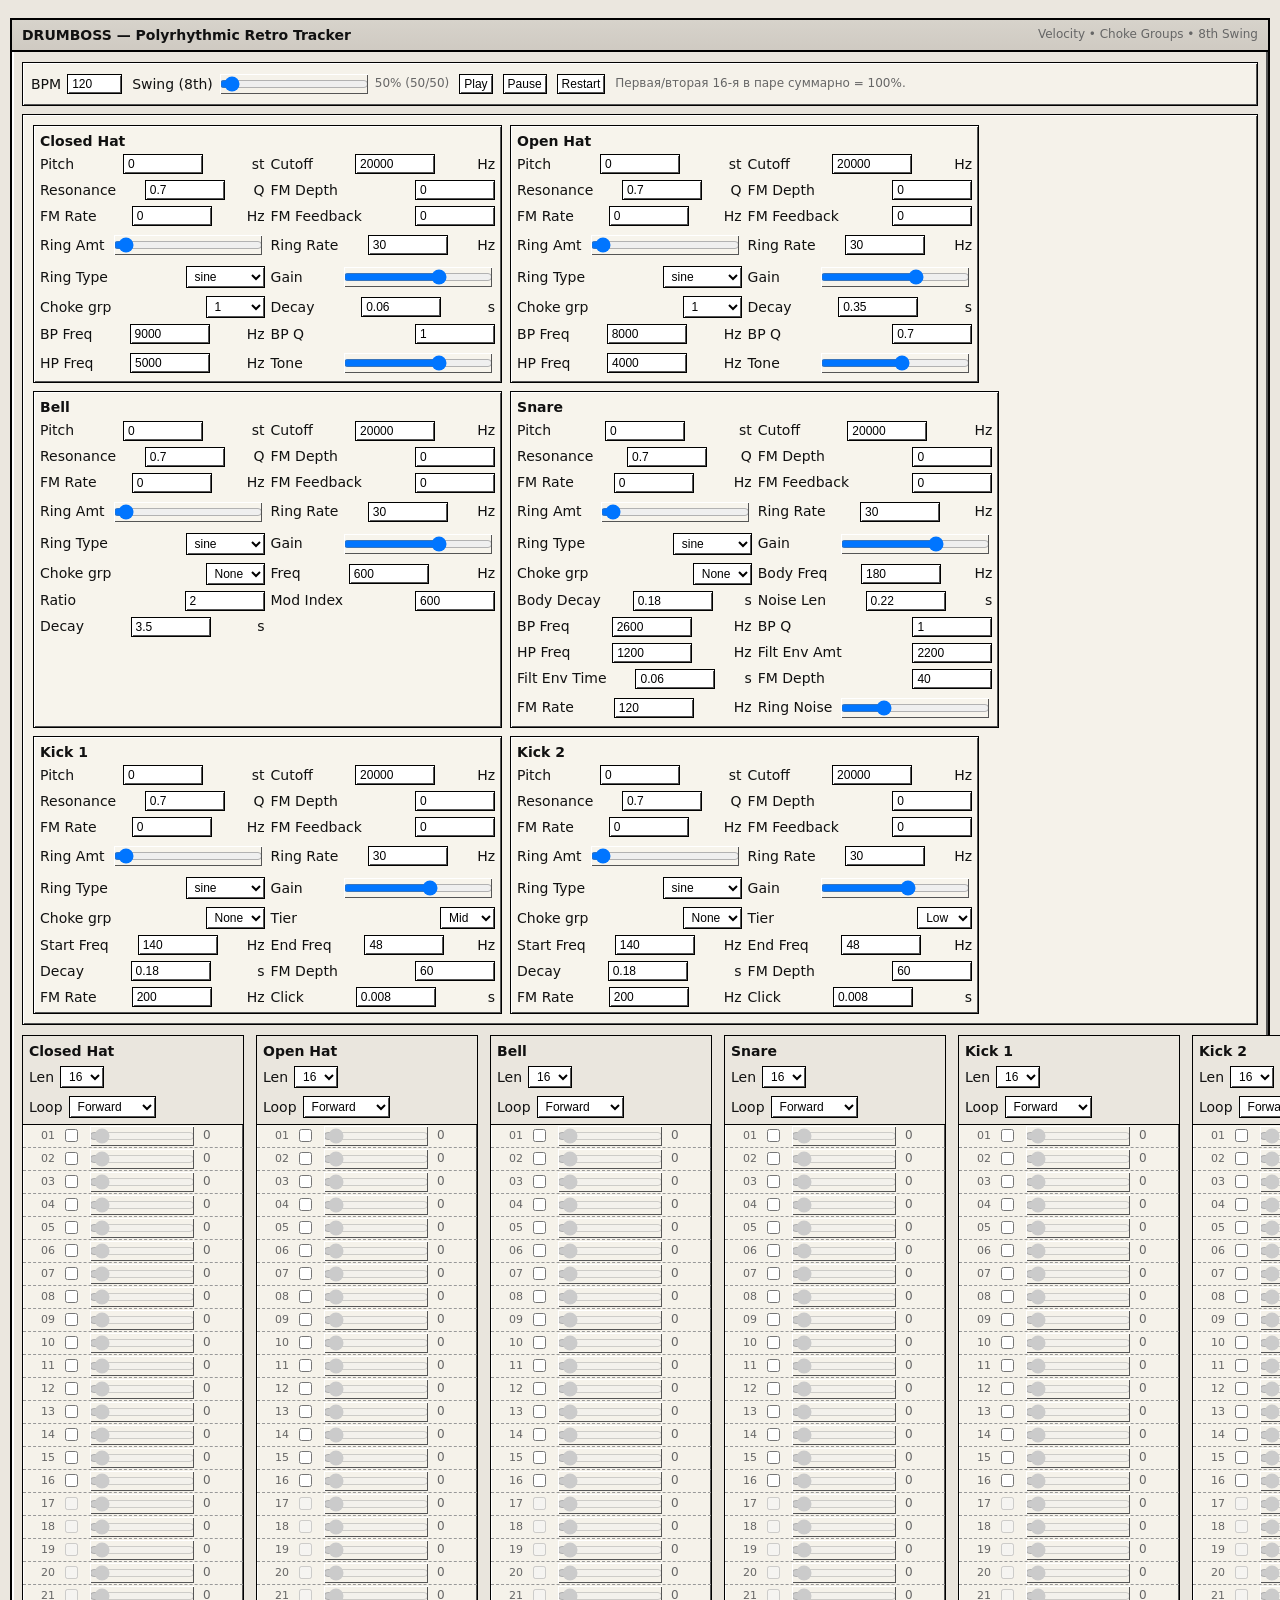
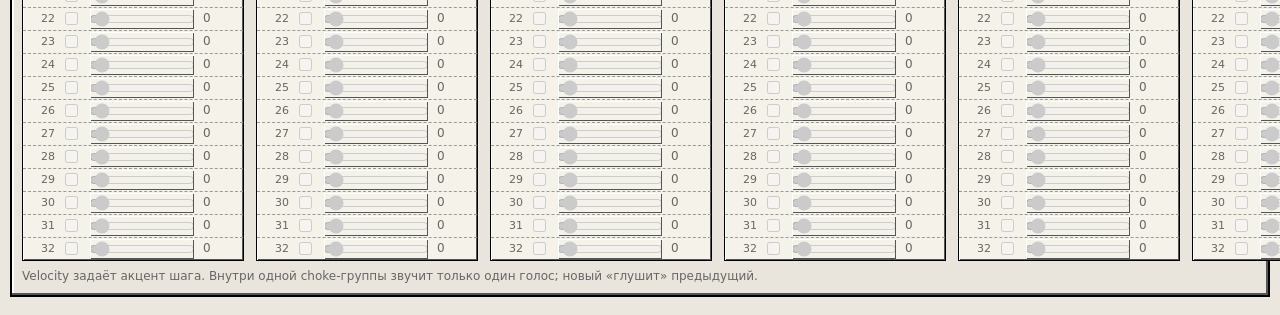
==== drumboss.html @ 7264ff8c "feat: Add universal gain control for all instruments This commit adds a 'Gain' parameter and a corre" ====
<!doctype html>
<html lang="ru">
<head>
<meta charset="utf-8" />
<meta name="viewport" content="width=device-width, initial-scale=1" />
<title>DRUMBOSS — Velocity, Choke Groups, 8th Swing</title>
<style>
  :root{
    --bg:#ebe7df; --ink:#111; --dim:#666; --line:#000;
    --panel:#f5f2ea; --win:#e9e5dd; --hilite:#cde; --hilite2:#8ad;
  }
  html,body{margin:0;padding:0;background:var(--bg);color:var(--ink);
    font:14px/1.3 system-ui,sans-serif;}
  .desktop{padding:10px;}
  .window{background:var(--win);border:2px solid #000;
    box-shadow:inset -2px -2px 0 #555, inset 2px 2px 0 #fff; margin:8px 0;}
  .titlebar{background:linear-gradient(#d7d3cb,#cfcac2);border-bottom:2px solid #000;
    padding:6px 10px;display:flex;align-items:center;gap:8px;justify-content:space-between;}
  .title{font-weight:bold;}
  .content{padding:10px;}
  .toolbar,.top-controls{
    display:flex;flex-wrap:wrap;gap:10px;align-items:center;
    background:var(--panel);padding:8px;border:1px solid #000;
    box-shadow:inset 1px 1px 0 #fff,inset -1px -1px 0 #555;
  }
  label{display:inline-flex;align-items:center;gap:6px;}
  input[type="number"], select, button, input[type="range"]{
    border:1px solid #000;background:#fff;color:#000;padding:2px 4px;
    box-shadow:inset 1px 1px 0 #fff, inset -1px -1px 0 #555;font-size:12px;}
  button{cursor:pointer;}
  .grid-wrap{display:flex;gap:12px;margin-top:10px;}
  .track{min-width:220px;background:var(--panel);border:1px solid #000;
    box-shadow:inset 1px 1px 0 #fff, inset -1px -1px 0 #555;}
  .track-head{padding:6px;border-bottom:1px solid #000;background:#eae6de;
    display:flex;flex-direction:column;gap:6px;}
  .track-name{font-weight:bold;}
  .row{display:grid;grid-template-columns:28px 20px 1fr 36px;align-items:center;
    border-bottom:1px dashed #999;padding:2px 4px;gap:6px;}
  .row:last-child{border-bottom:none;}
  .row .idx{font-size:11px;color:var(--dim);text-align:right;}
  .cell{height:18px;display:flex;align-items:center;}
  .vel{width:100%; height:16px;}
  .row.playing{background:var(--hilite);}
  .small{font-size:12px;color:var(--dim);}
  .footer{margin-top:8px;font-size:12px;color:var(--dim);}
  .top-controls{margin:8px 0;}
  .strip{display:flex;gap:8px;flex-wrap:wrap;padding:2px;}
  .card{
    min-width:420px;background:#f7f4ec;border:1px solid #000;
    box-shadow:inset 1px 1px 0 #fff, inset -1px -1px 0 #555; padding:6px;
  }
  .card .name{font-weight:bold;margin-bottom:4px;}
  .grid2{display:grid;grid-template-columns:1fr 1fr;gap:6px;}
  .grid2 label{justify-content:space-between;}
  input[type="range"].wide{width:140px;}
</style>
</head>
<body>
<div class="desktop">
  <div class="window">
    <div class="titlebar">
      <div class="title">DRUMBOSS — Polyrhythmic Retro Tracker</div>
      <div class="small">Velocity • Choke Groups • 8th Swing</div>
    </div>
    <div class="content">
      <!-- Global transport and swing -->
      <div class="toolbar">
        <label>BPM <input id="bpm" type="number" min="40" max="300" value="120"></label>
        <label style="gap:4px;">Swing (8th)
          <input id="swing8" type="range" min="50" max="75" step="0.1" value="50" class="wide">
          <span id="swingVal" class="small">50% (50/50)</span>
        </label>
        <button id="play">Play</button>
        <button id="pause">Pause</button>
        <button id="restart">Restart</button>
        <span class="small">Первая/вторая 16‑я в паре суммарно = 100%.</span>
      </div>

      <!-- Per-track quick controls on top -->
      <div class="top-controls">
        <div id="topStrip" class="strip"></div>
      </div>

      <!-- Pattern grid -->
      <div id="grid" class="grid-wrap"></div>

      <div class="footer">Velocity задаёт акцент шага. Внутри одной choke‑группы звучит только один голос; новый «глушит» предыдущий.</div>
    </div>
  </div>
</div>

<script>
(() => {
  // Audio context and scheduler
  let audioCtx = null;
  let isPlaying = false;
  let lookahead = 0.1;      // seconds
  let tickInterval = 25;    // ms
  let timerID = null;

  // Swing (8th share: 50–75%)
  let swingPerc = 50;

  const chokeWindow = 0.02; // сек, окно «одновременности» для конфликтов в группе
  const activeByGroup = new Map(); // group -> [voices]

  // 16th duration
  const getStepDur = () => 60 / parseFloat(bpmInput.value) / 4;

  // Utility: white noise buffer
  function createNoiseBuffer(ctx, lengthSec=2){
    const length = Math.floor(ctx.sampleRate * lengthSec);
    const buffer = ctx.createBuffer(1, length, ctx.sampleRate);
    const data = buffer.getChannelData(0);
    for (let i=0;i<length;i++) data[i] = Math.random()*2-1;
    return buffer;
  }

  // Tracks definition
  const defaultTracks = [
    { name:'Closed Hat', type:'hatC', chokeGroup:1 },
    { name:'Open Hat',   type:'hatO', chokeGroup:1 },
    { name:'Bell',       type:'bell', chokeGroup:0 },
    { name:'Snare',      type:'snare',chokeGroup:0 },
    { name:'Kick 1',     type:'kick', chokeGroup:0, kickTier:'Mid' },
    { name:'Kick 2',     type:'kick', chokeGroup:0, kickTier:'Low' },
  ];

  // App state per track
  const tracks = defaultTracks.map((t,i)=>({
    id:i,
    name:t.name,
    type:t.type,
    enabled:true,
    patternLen:16,
    loopMode:'forward',
    direction:1,
    stepIndex:0,
    nextTime:0,
    swingFirst:true, // первая 16‑я в паре
    // Pattern: velocity per step (0..1). 0 = off
    pattern:Array(32).fill(0),
    // Instrument params + channel params + choke group
    params: instrumentDefaults(t)
  }));

  // Lazy noise buffer
  let noiseBuffer = null;

  function instrumentDefaults(t){
    const generic = {
      // top controls
      pitchSemis: 0,
      cutoff: 20000, resonance: 0.7,
      fmDepthG: 0, fmRateG: 0, fmFeedback: 0,
      rmAmt: 0, rmRate: 30, rmType: 'sine',
      gain: 1.0,
      chokeGroup: t.chokeGroup ?? 0
    };
    switch(t.type){
      case 'hatC': return Object.assign(generic, { decay:0.06, bpFreq:9000, bpQ:1.0, hpFreq:5000, tone:0.7 });
      case 'hatO': return Object.assign(generic, { decay:0.35, bpFreq:8000, bpQ:0.7, hpFreq:4000, tone:0.6 });
      case 'bell': return Object.assign(generic, { freq:600, ratio:2, modIndex:600, decay:3.5, maxLen:6.0 });
      case 'snare':return Object.assign(generic, { bodyFreq:180, bodyDecay:0.18, noiseLen:0.22,
                            bpFreq:2600, bpQ:1.0, hpFreq:1200,
                            filtEnvAmt:2200, filtEnvTime:0.06,
                            fmDepth:40, fmRate:120,
                            ringNoiseAmt:0.25 });
      case 'kick':
        return Object.assign(generic, { tier:(t.kickTier||'Mid'), startFreq:140, endFreq:48, decay:0.18,
                 fmDepth:60, fmRate:200, click:0.008, gain:0.9 });
      default: return generic;
    }
  }

  // Build UI refs
  const grid = document.getElementById('grid');
  const topStrip = document.getElementById('topStrip');
  const bpmInput = document.getElementById('bpm');
  const swingInput = document.getElementById('swing8');
  const swingVal = document.getElementById('swingVal');
  const playBtn = document.getElementById('play');
  const pauseBtn = document.getElementById('pause');
  const restartBtn = document.getElementById('restart');

  function updateSwingLabel(){
    const s = parseFloat(swingInput.value);
    swingPerc = s;
    const first = Math.round(s);
    const second = 100 - first;
    swingVal.textContent = `${first}% (${first}/${second})`;
  }
  swingInput.addEventListener('input', updateSwingLabel);
  updateSwingLabel();

  // Build top per-track quick controls (+ choke group)
  function buildTopCard(track){
    const card = document.createElement('div');
    card.className = 'card';
    const name = document.createElement('div'); name.className='name'; name.textContent = track.name;
    card.appendChild(name);
    const grid2 = document.createElement('div'); grid2.className = 'grid2';

    const addNum = (label, key, min, max, step, unit, conv=val=>val) => {
      const wrap = document.createElement('label'); wrap.textContent = label;
      const input = document.createElement('input'); input.type='number';
      input.min=min; input.max=max; input.step=step; input.value=track.params[key];
      input.style.width='70px';
      input.addEventListener('input', ()=> track.params[key]=conv(parseFloat(input.value)));
      wrap.appendChild(input);
      if (unit){ const u = document.createElement('span'); u.textContent = unit; wrap.appendChild(u); }
      grid2.appendChild(wrap);
      return input;
    };
    const addRange = (label, key, min, max, step, wide=false) => {
      const wrap = document.createElement('label'); wrap.textContent=label;
      const rng=document.createElement('input'); rng.type='range';
      rng.min=min; rng.max=max; rng.step=step; rng.value=track.params[key];
      if (wide) rng.classList.add('wide');
      rng.addEventListener('input', ()=> track.params[key]=parseFloat(rng.value));
      wrap.appendChild(rng); grid2.appendChild(wrap); return rng;
    };

    addNum('Pitch','pitchSemis',-24,24,1,'st');
    addNum('Cutoff','cutoff',200,20000,10,'Hz');
    addNum('Resonance','resonance',0.1,12,0.1,'Q');
    addNum('FM Depth','fmDepthG',0,800,1,'');
    addNum('FM Rate','fmRateG',0,2000,1,'Hz');
    addNum('FM Feedback','fmFeedback',0,800,1,'');
    addRange('Ring Amt','rmAmt',0,1,0.01,true);
    addNum('Ring Rate','rmRate',0.1,2000,0.1,'Hz');

    const ringTypeWrap = document.createElement('label');
    ringTypeWrap.textContent = 'Ring Type';
    const selRing = document.createElement('select');
    ['sine', 'square', 'sawtooth', 'triangle'].forEach(type => {
        const opt = document.createElement('option');
        opt.value = type;
        opt.textContent = type;
        selRing.appendChild(opt);
    });
    selRing.value = track.params.rmType || 'sine';
    selRing.addEventListener('change', () => track.params.rmType = selRing.value);
    ringTypeWrap.appendChild(selRing);
    grid2.appendChild(ringTypeWrap);

    addRange('Gain', 'gain', 0, 1.5, 0.01, true);

    // Choke group 0..5
    const chokeWrap = document.createElement('label'); chokeWrap.textContent='Choke grp';
    const sel = document.createElement('select');
    [['0','None'],['1','1'],['2','2'],['3','3'],['4','4'],['5','5']].forEach(([v,t])=>{
      const opt=document.createElement('option'); opt.value=v; opt.textContent=t; sel.appendChild(opt);
    });
    sel.value = String(track.params.chokeGroup||0);
    sel.addEventListener('change', ()=> track.params.chokeGroup = parseInt(sel.value,10));
    chokeWrap.appendChild(sel); grid2.appendChild(chokeWrap);

    // Instrument specific controls
    const type = track.type;
    if (type === 'hatC' || type === 'hatO') {
        addNum('Decay', 'decay', 0.01, 2.0, 0.01, 's');
        addNum('BP Freq', 'bpFreq', 1000, 15000, 100, 'Hz');
        addNum('BP Q', 'bpQ', 0.1, 10, 0.1, '');
        addNum('HP Freq', 'hpFreq', 1000, 15000, 100, 'Hz');
        addRange('Tone', 'tone', 0.1, 1.0, 0.01, true);
    } else if (type === 'bell') {
        addNum('Freq', 'freq', 100, 2000, 10, 'Hz');
        addNum('Ratio', 'ratio', 0.1, 5, 0.1, '');
        addNum('Mod Index', 'modIndex', 10, 2000, 10, '');
        addNum('Decay', 'decay', 0.1, 6.0, 0.1, 's');
    } else if (type === 'snare') {
        addNum('Body Freq', 'bodyFreq', 50, 500, 5, 'Hz');
        addNum('Body Decay', 'bodyDecay', 0.01, 1.0, 0.01, 's');
        addNum('Noise Len', 'noiseLen', 0.01, 1.0, 0.01, 's');
        addNum('BP Freq', 'bpFreq', 500, 8000, 100, 'Hz');
        addNum('BP Q', 'bpQ', 0.1, 10, 0.1, '');
        addNum('HP Freq', 'hpFreq', 500, 8000, 100, 'Hz');
        addNum('Filt Env Amt', 'filtEnvAmt', 0, 5000, 100, '');
        addNum('Filt Env Time', 'filtEnvTime', 0.01, 0.5, 0.01, 's');
        addNum('FM Depth', 'fmDepth', 0, 200, 5, '');
        addNum('FM Rate', 'fmRate', 0, 500, 5, 'Hz');
        addRange('Ring Noise', 'ringNoiseAmt', 0, 1, 0.01, true);
    } else if (type === 'kick') {
        const tierWrap = document.createElement('label');
        tierWrap.textContent = 'Tier';
        const tierSel = document.createElement('select');
        ['Low', 'Mid', 'High'].forEach(t => {
            const opt = document.createElement('option');
            opt.value = t;
            opt.textContent = t;
            tierSel.appendChild(opt);
        });
        tierSel.value = track.params.tier || 'Mid';
        tierSel.addEventListener('change', () => track.params.tier = tierSel.value);
        tierWrap.appendChild(tierSel);
        grid2.appendChild(tierWrap);

        addNum('Start Freq', 'startFreq', 20, 500, 10, 'Hz');
        addNum('End Freq', 'endFreq', 20, 200, 5, 'Hz');
        addNum('Decay', 'decay', 0.01, 1.0, 0.01, 's');
        addNum('FM Depth', 'fmDepth', 0, 200, 5, '');
        addNum('FM Rate', 'fmRate', 0, 500, 5, 'Hz');
        addNum('Click', 'click', 0, 0.1, 0.001, 's');
    }

    card.appendChild(grid2);
    return card;
  }

  tracks.forEach(t => topStrip.appendChild(buildTopCard(t)));

  // Build per-track pattern UI (velocity per step)
  function buildTrackUI(track){
    const el = document.createElement('div');
    el.className = 'track'; el.dataset.track = track.id;

    const head = document.createElement('div'); head.className = 'track-head';
    const title = document.createElement('div'); title.className = 'track-name'; title.textContent = track.name;
    head.appendChild(title);

    const ctlRow = document.createElement('div');
    ctlRow.style.display='flex'; ctlRow.style.gap='8px'; ctlRow.style.flexWrap='wrap';

    const lenLabel = document.createElement('label'); lenLabel.textContent = 'Len';
    const lenSel = document.createElement('select');
    for (let i=1;i<=32;i++){
      const opt = document.createElement('option'); opt.value=String(i); opt.textContent=String(i);
      if (i===track.patternLen) opt.selected=true; lenSel.appendChild(opt);
    }
    lenSel.addEventListener('change', () => {
      track.patternLen = parseInt(lenSel.value,10);
      if (track.stepIndex >= track.patternLen) track.stepIndex = 0;
      renderHighlight();
      updateDisabled();
    });
    lenLabel.appendChild(lenSel); ctlRow.appendChild(lenLabel);

    const loopLabel = document.createElement('label'); loopLabel.textContent = 'Loop';
    const loopSel = document.createElement('select');
    ['forward','pingpong'].forEach(m=>{ const opt=document.createElement('option');
      opt.value=m; opt.textContent=(m==='forward'?'Forward':'Ping‑Pong'); loopSel.appendChild(opt); });
    loopSel.value = track.loopMode;
    loopSel.addEventListener('change', ()=> track.loopMode = loopSel.value);
    loopLabel.appendChild(loopSel); ctlRow.appendChild(loopLabel);

    head.appendChild(ctlRow);
    el.appendChild(head);

    for (let r=0;r<32;r++){
      const row = document.createElement('div'); row.className='row'; row.dataset.row=r;
      const idx = document.createElement('div'); idx.className='idx'; idx.textContent=(r+1).toString().padStart(2,'0');
      const cellOn = document.createElement('div'); cellOn.className='cell';
      const cb = document.createElement('input'); cb.type='checkbox'; cb.checked = (track.pattern[r] > 0);
      cellOn.appendChild(cb);

      const velCell = document.createElement('div'); velCell.className='cell';
      const rng = document.createElement('input'); rng.type='range'; rng.min='0'; rng.max='1'; rng.step='0.01';
      rng.value = track.pattern[r] || 0;
      rng.className='vel';
      if (!cb.checked) rng.disabled = true;
      velCell.appendChild(rng);

      const velNum = document.createElement('div'); velNum.className='cell small';
      const lbl = document.createElement('span');
      lbl.textContent = Math.round((track.pattern[r]||0)*100).toString();
      velNum.appendChild(lbl);

      cb.addEventListener('change', ()=>{
        if (cb.checked){
          if (track.pattern[r] <= 0) { track.pattern[r] = 0.8; rng.value = 0.8; lbl.textContent='80'; }
          rng.disabled = false;
        } else {
          track.pattern[r] = 0; rng.value = 0; rng.disabled = true; lbl.textContent='0';
        }
      });
      rng.addEventListener('input', ()=>{
        const v = parseFloat(rng.value);
        track.pattern[r] = v;
        lbl.textContent = Math.round(v*100).toString();
        cb.checked = v > 0;
        if (v === 0) rng.disabled = true;
      });

      row.appendChild(idx); row.appendChild(cellOn); row.appendChild(velCell); row.appendChild(velNum);
      el.appendChild(row);
    }

    function updateDisabled(){
      const rows = el.querySelectorAll('.row');
      rows.forEach((row,idx)=>{
        const cb = row.querySelector('input[type="checkbox"]');
        const rng = row.querySelector('input[type="range"]');
        const dis = (idx>=track.patternLen);
        cb.disabled = dis;
        rng.disabled = dis || !(track.pattern[idx] > 0);
      });
    }
    updateDisabled();

    return el;
  }

  tracks.forEach(t => grid.appendChild(buildTrackUI(t)));

  // Highlight logic
  function renderHighlight(){
    tracks.forEach(track=>{
      const el = grid.querySelector(`.track[data-track="${track.id}"]`);
      if (!el) return;
      const rows = el.querySelectorAll('.row');
      rows.forEach((row,idx)=>{
        if (idx === track.stepIndex && idx < track.patternLen) row.classList.add('playing');
        else row.classList.remove('playing');
        const cb = row.querySelector('input[type="checkbox"]');
        const rng = row.querySelector('input[type="range"]');
        const dis = (idx>=track.patternLen);
        if (cb) cb.disabled = dis;
        if (rng) rng.disabled = dis || !(track.pattern[idx] > 0);
      });
    });
  }

  // Transport
  playBtn.addEventListener('click', async ()=>{
    if (!audioCtx){
      audioCtx = new (window.AudioContext || window.webkitAudioContext)();
      noiseBuffer = createNoiseBuffer(audioCtx, 2.0);
    }
    if (audioCtx.state === 'suspended') await audioCtx.resume();
    if (isPlaying) return;
    const now = audioCtx.currentTime + 0.05;
    tracks.forEach(t=>{
      t.stepIndex = 0; t.direction = 1; t.nextTime = now; t.swingFirst=true;
    });
    isPlaying = true;
    scheduler();
    timerID = setInterval(scheduler, tickInterval);
    rafLoop();
  });

  pauseBtn.addEventListener('click', async ()=>{
    if (!audioCtx) return;
    await audioCtx.suspend();
    isPlaying = false;
    if (timerID) clearInterval(timerID);
    timerID = null;
  });

  restartBtn.addEventListener('click', ()=>{
    if (!audioCtx) return;
    const now = audioCtx.currentTime + 0.05;
    tracks.forEach(t=>{
      t.stepIndex = 0; t.direction = 1; t.nextTime = now; t.swingFirst=true;
    });
    renderHighlight();
  });

  // Scheduler with look-ahead + 8th swing + choke resolution
  function scheduler(){
    if (!audioCtx) return;
    const baseStep = getStepDur();
    const now = audioCtx.currentTime;
    const horizon = now + lookahead;

    // Collect events first
    const events = []; // {when, track, vel, group}
    tracks.forEach(track=>{
      while (track.nextTime <= horizon){
        const idx = track.stepIndex;
        if (idx < track.patternLen){
          const vel = Math.max(0, Math.min(1, track.pattern[idx]||0));
          if (vel > 0){
            events.push({ when: track.nextTime, track, vel, group: track.params.chokeGroup||0 });
          }
        }
        advanceStep(track);
        // 8th swing: pair of 16ths sums to 2*baseStep
        let inc = baseStep;
        if (swingPerc !== 50){
          if (track.swingFirst){
            inc = baseStep * (swingPerc/50); // first of pair
          } else {
            inc = baseStep * ((100 - swingPerc)/50); // second of pair
          }
          track.swingFirst = !track.swingFirst;
        }
        track.nextTime += inc;
      }
    });

    if (events.length === 0) return;

    // Sort by time, then by velocity desc (so при конфликте первым идёт сильнейший)
    events.sort((a,b)=> (a.when===b.when ? (b.vel - a.vel) : (a.when - b.when)));

    // Choke conflict resolution within time window
    const accepted = [];
    const lastByGroup = new Map(); // group -> {when, vel, idxInAccepted}
    events.forEach(e=>{
      const g = e.group|0;
      if (g===0){
        accepted.push(e);
        return;
      }
      const last = lastByGroup.get(g);
      if (!last || Math.abs(e.when - last.when) >= chokeWindow){
        accepted.push(e);
        lastByGroup.set(g, {when:e.when, vel:e.vel, idxInAccepted:accepted.length-1});
      } else {
        // Conflict: keep the higher-velocity one
        if (e.vel > last.vel + 1e-6){
          // Replace previous accepted event
          accepted[last.idxInAccepted] = e;
          lastByGroup.set(g, {when:e.when, vel:e.vel, idxInAccepted:last.idxInAccepted});
        } // else drop current
      }
    });

    // Schedule accepted events with real-time choke of active tails
    accepted.forEach(e=>{
      if (e.group>0) chokeActive(e.group, e.when);
      const voice = trigger(e.track, e.when, e.vel);
      if (e.group>0 && voice){
        voice.group = e.group;
        let arr = activeByGroup.get(e.group) || [];
        arr.push(voice);
        activeByGroup.set(e.group, arr);
      }
    });
  }

  function advanceStep(track){
    if (track.loopMode === 'forward'){
      track.stepIndex = (track.stepIndex + 1) % track.patternLen;
      if (swingPerc === 50) track.swingFirst = !track.swingFirst;
    } else {
      let next = track.stepIndex + track.direction;
      if (next >= track.patternLen){ track.direction = -1; next = track.patternLen-2; }
      if (next < 0){ track.direction = 1; next = 1; }
      track.stepIndex = Math.max(0, Math.min(track.patternLen-1, next));
      if (swingPerc === 50) track.swingFirst = !track.swingFirst;
    }
  }

  function rafLoop(){
    if (!isPlaying && (!audioCtx || audioCtx.state!=='running')) return;
    renderHighlight();
    requestAnimationFrame(rafLoop);
  }

  // Stop all active voices in group
  function chokeActive(group, when){
    const arr = activeByGroup.get(group) || [];
    const still = [];
    arr.forEach(v=>{
      if (v.stopAt > when){
        v.stop(when);
        // не возвращаем в still — голос завершён
      }
    });
    activeByGroup.set(group, still);
  }

  // Create a voice gate and stopper
  function createVoiceGate(when, stopAt){
    const gate = audioCtx.createGain();
    gate.gain.setValueAtTime(1, when);
    const voice = {
      gate, stopAt,
      stop: (t)=> {
        const tt = Math.max(t, audioCtx.currentTime);
        try{
          gate.gain.cancelScheduledValues(tt);
          gate.gain.setValueAtTime(gate.gain.value, tt);
          gate.gain.exponentialRampToValueAtTime(0.0001, tt + 0.015);
        }catch(e){}
      }
    };
    return voice;
  }

  // Trigger router: returns voice object (with gate + stopAt) for choke
  function trigger(track, when, velocity=1){
    switch(track.type){
      case 'hatC': return playHat(track, when, false, velocity);
      case 'hatO': return playHat(track, when, true,  velocity);
      case 'bell': return playBell(track, when, velocity);
      case 'snare':return playSnare(track, when, velocity);
      case 'kick': return playKick(track, when, velocity);
    }
  }

  // Channel FX: post lowpass + optional ring mod to out gain
  function channelFX(track, when, stopAt){
    const p = track.params;
    const lpf = audioCtx.createBiquadFilter();
    lpf.type='lowpass';
    lpf.frequency.setValueAtTime(Math.max(50, p.cutoff||20000), when);
    lpf.Q.setValueAtTime(Math.max(0.1, p.resonance||0.7), when);

    const out = audioCtx.createGain();
    out.gain.setValueAtTime(1, when);

    // Ring modulation on final gain
    const amt = Math.max(0, Math.min(1, p.rmAmt||0));
    if (amt > 0){
      const ring = audioCtx.createOscillator(); ring.type = p.rmType || 'sine';
      ring.frequency.setValueAtTime(Math.max(0.1, p.rmRate||30), when);
      const modGain = audioCtx.createGain(); modGain.gain.setValueAtTime(amt, when);
      const bias = audioCtx.createConstantSource(); bias.offset.setValueAtTime(1 - amt, when);
      ring.connect(modGain).connect(out.gain);
      bias.connect(out.gain);
      ring.start(when); bias.start(when);
      ring.stop(stopAt); bias.stop(stopAt);
    }

    lpf.connect(out).connect(audioCtx.destination);
    return { in:lpf, out };
  }

  function pitchMul(track){
    const semis = track.params.pitchSemis||0;
    return Math.pow(2, semis/12);
  }

  function effectiveFM(track, fallbackDepth=0, fallbackRate=0){
    const p = track.params;
    const depth = (p.fmDepthG && p.fmDepthG>0) ? p.fmDepthG : (p.fmDepth || fallbackDepth);
    const rate  = (p.fmRateG  && p.fmRateG>0)  ? p.fmRateG  : (p.fmRate  || fallbackRate);
    const feedback = p.fmFeedback || 0;
    return {depth, rate, feedback};
  }

  function playHat(track, when, isOpen, vel){
    const p = track.params;
    const bus = audioCtx.createGain();

    const src = audioCtx.createBufferSource();
    src.buffer = noiseBuffer;

    const bp = audioCtx.createBiquadFilter(); bp.type='bandpass'; bp.frequency.value=p.bpFreq; bp.Q.value=p.bpQ;
    const hp = audioCtx.createBiquadFilter(); hp.type='highpass'; hp.frequency.value=p.hpFreq; hp.Q.value=0.707;

    const amp = audioCtx.createGain();
    const decay = Math.max(0.01, p.decay);
    amp.gain.setValueAtTime(0.0001, when);
    amp.gain.linearRampToValueAtTime(0.9*p.tone*vel*p.gain, when + 0.001);
    amp.gain.exponentialRampToValueAtTime(0.0001, when + decay);

    src.connect(bp).connect(hp).connect(amp).connect(bus);

    const stopAt = when + decay + 0.1;
    const fx = channelFX(track, when, stopAt);
    const voice = createVoiceGate(when, stopAt);
    bus.connect(voice.gate).connect(fx.in);

    src.start(when); src.stop(stopAt);

    return voice;
  }

  function playBell(track, when, vel){
    const p = track.params;
    const mul = pitchMul(track);
    const dur = Math.min(p.decay, 6.0);
    const bus = audioCtx.createGain();

    const car = audioCtx.createOscillator();
    const mod = audioCtx.createOscillator();
    const modGain = audioCtx.createGain();

    car.type='sine';
    car.frequency.setValueAtTime(p.freq*mul, when);

    const {depth, rate, feedback} = effectiveFM(track, p.modIndex, p.freq * p.ratio);
    mod.type='sine';
    const modFreq = (p.freq*mul) * p.ratio;
    mod.frequency.setValueAtTime(rate>0 ? rate : modFreq, when);
    modGain.gain.setValueAtTime(depth>0 ? depth : p.modIndex, when);
    modGain.gain.exponentialRampToValueAtTime(1.0, when + dur);

    if (feedback>0){
      const fb = audioCtx.createGain(); fb.gain.setValueAtTime(feedback, when);
      mod.connect(fb).connect(mod.frequency);
    }

    const out = audioCtx.createGain();
    out.gain.setValueAtTime(0.0001, when);
    out.gain.linearRampToValueAtTime(0.8*vel*p.gain, when + 0.005);
    out.gain.exponentialRampToValueAtTime(0.0001, when + dur);

    mod.connect(modGain).connect(car.frequency);
    car.connect(out).connect(bus);

    const stopAt = when + dur + 0.05;
    const fx = channelFX(track, when, stopAt);
    const voice = createVoiceGate(when, stopAt);
    bus.connect(voice.gate).connect(fx.in);

    car.start(when); mod.start(when);
    car.stop(stopAt); mod.stop(stopAt);

    return voice;
  }

  function playSnare(track, when, vel){
    const p = track.params;
    const mul = pitchMul(track);
    const bus = audioCtx.createGain();

    const body = audioCtx.createOscillator();
    body.type='triangle';
    body.frequency.setValueAtTime(p.bodyFreq*mul, when);

    const fm = audioCtx.createOscillator();
    const fmGain = audioCtx.createGain();
    const eff = effectiveFM(track, p.fmDepth, p.fmRate);
    fm.type = 'sine';
    fm.frequency.setValueAtTime(Math.max(1, eff.rate), when);
    fmGain.gain.setValueAtTime(Math.max(0, eff.depth), when);
    fm.connect(fmGain).connect(body.frequency);
    if (eff.feedback>0){
      const fb = audioCtx.createGain(); fb.gain.setValueAtTime(eff.feedback, when);
      fm.connect(fb).connect(fm.frequency);
    }

    const ringNoise = audioCtx.createBufferSource(); ringNoise.buffer = noiseBuffer;
    const ringGain = audioCtx.createGain(); ringGain.gain.setValueAtTime(p.ringNoiseAmt*vel, when);
    const bodyAmp = audioCtx.createGain();
    bodyAmp.gain.setValueAtTime(0.0001, when);
    bodyAmp.gain.linearRampToValueAtTime(0.8*vel*p.gain, when + 0.002);
    bodyAmp.gain.exponentialRampToValueAtTime(0.0001, when + p.bodyDecay);
    const bias = audioCtx.createConstantSource(); bias.offset.setValueAtTime(0.7, when);
    bias.connect(bodyAmp.gain);
    ringNoise.connect(ringGain).connect(bodyAmp.gain);

    const ns = audioCtx.createBufferSource(); ns.buffer = noiseBuffer;
    const bp = audioCtx.createBiquadFilter(); bp.type='bandpass'; bp.frequency.setValueAtTime(p.bpFreq, when); bp.Q.value=p.bpQ;
    const hp = audioCtx.createBiquadFilter(); hp.type='highpass'; hp.frequency.setValueAtTime(p.hpFreq, when); hp.Q.value=0.707;
    const nsGain = audioCtx.createGain();
    nsGain.gain.setValueAtTime(0.0001, when);
    nsGain.gain.linearRampToValueAtTime(0.9*vel*p.gain, when + 0.001);
    nsGain.gain.exponentialRampToValueAtTime(0.0001, when + p.noiseLen);
    bp.frequency.cancelScheduledValues(when);
    bp.frequency.setValueAtTime(p.bpFreq, when);
    bp.frequency.linearRampToValueAtTime(p.bpFreq + p.filtEnvAmt, when + p.filtEnvTime);

    body.connect(bodyAmp).connect(bus);
    ns.connect(bp).connect(hp).connect(nsGain).connect(bus);

    const stopAt = when + Math.max(p.bodyDecay, p.noiseLen) + 0.1;
    const fx = channelFX(track, when, stopAt);
    const voice = createVoiceGate(when, stopAt);
    bus.connect(voice.gate).connect(fx.in);

    body.start(when); fm.start(when); bias.start(when); ringNoise.start(when);
    body.stop(stopAt); fm.stop(stopAt); bias.stop(stopAt); ringNoise.stop(stopAt);
    ns.start(when); ns.stop(stopAt);

    return voice;
  }

  function playKick(track, when, vel){
    const p = track.params;
    const mul = pitchMul(track);
    const bus = audioCtx.createGain();

    const osc = audioCtx.createOscillator(); osc.type='sine';
    const amp = audioCtx.createGain();
    const out = audioCtx.createGain(); out.gain.value = p.gain * vel;

    const startF = p.startFreq*mul, endF = p.endFreq*mul, decay = p.decay;
    osc.frequency.setValueAtTime(Math.max(20, startF), when);
    osc.frequency.exponentialRampToValueAtTime(Math.max(20, endF), when + decay);

    const eff = effectiveFM(track, p.fmDepth, p.fmRate);
    const fm = audioCtx.createOscillator(); fm.type='sine';
    fm.frequency.setValueAtTime(Math.max(1, eff.rate), when);
    const fmGain = audioCtx.createGain();
    fmGain.gain.setValueAtTime(Math.max(0, eff.depth), when);
    fmGain.gain.exponentialRampToValueAtTime(1.0, when + 0.08);
    fm.connect(fmGain).connect(osc.frequency);
    if (eff.feedback>0){
      const fb = audioCtx.createGain(); fb.gain.setValueAtTime(eff.feedback, when);
      fm.connect(fb).connect(fm.frequency);
    }

    amp.gain.setValueAtTime(0.0001, when);
    amp.gain.linearRampToValueAtTime(1.0, when + 0.002);
    amp.gain.exponentialRampToValueAtTime(0.0001, when + Math.max(0.08, decay));

    if (p.click > 0){
      const click = audioCtx.createBufferSource(); click.buffer = noiseBuffer;
      const hp = audioCtx.createBiquadFilter(); hp.type='highpass'; hp.frequency.value=3000;
      const cGain = audioCtx.createGain();
      cGain.gain.setValueAtTime(0.5*vel, when);
      cGain.gain.exponentialRampToValueAtTime(0.0001, when + p.click);
      click.connect(hp).connect(cGain).connect(bus);
      click.start(when); click.stop(when + p.click + 0.02);
    }

    osc.connect(amp).connect(out).connect(bus);

    const stopAt = when + Math.max(0.25, decay) + 0.05;
    const fx = channelFX(track, when, stopAt);
    const voice = createVoiceGate(when, stopAt);
    bus.connect(voice.gate).connect(fx.in);

    osc.start(when); fm.start(when);
    osc.stop(stopAt); fm.stop(stopAt);

    return voice;
  }

  // Resume on visibility regain (mobile Safari)
  document.addEventListener('visibilitychange', async ()=>{
    if (audioCtx && document.visibilityState==='visible' && audioCtx.state==='suspended'){
      await audioCtx.resume();
    }
  });

})();
</script>
</body>
</html>
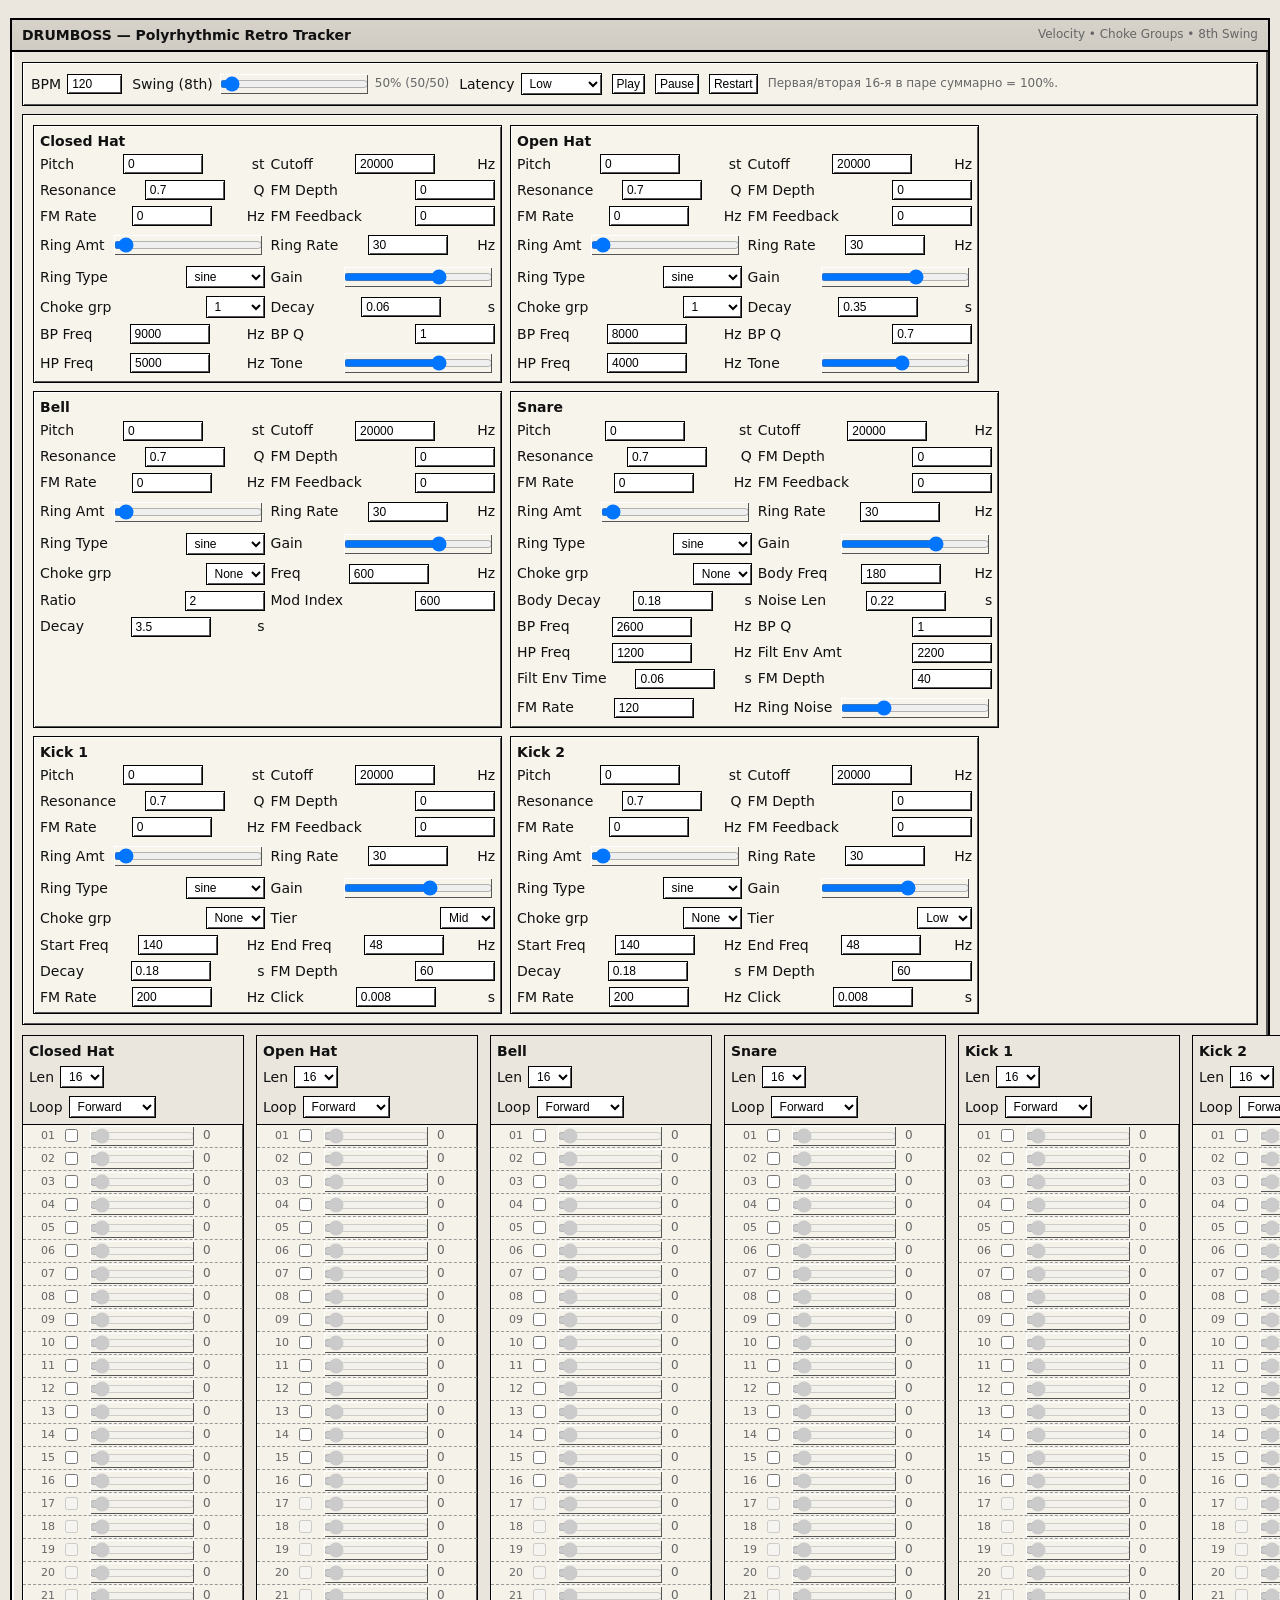
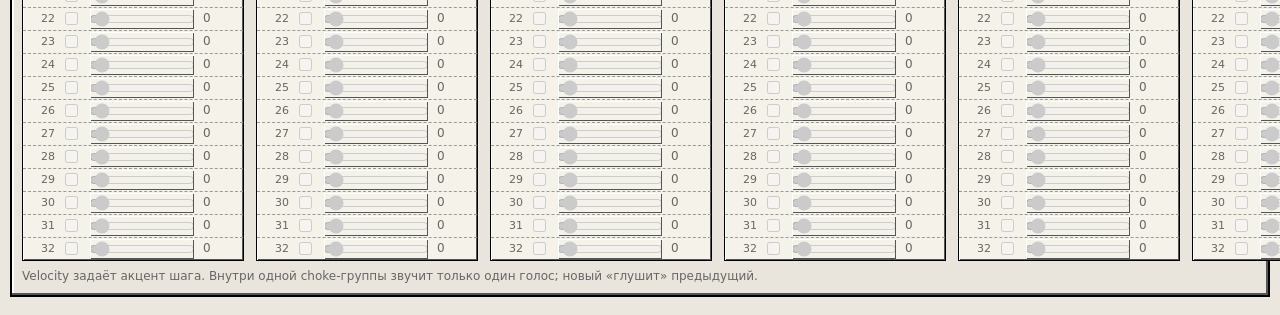
==== commit f38c8408: "feat: Add audio latency selection control This commit introduces a new feature that allows you to se" ====
--- a/drumboss.html
+++ b/drumboss.html
@@ -70,6 +70,13 @@
           <input id="swing8" type="range" min="50" max="75" step="0.1" value="50" class="wide">
           <span id="swingVal" class="small">50% (50/50)</span>
         </label>
+        <label>Latency
+          <select id="latency">
+            <option value="interactive" selected>Low</option>
+            <option value="balanced">Balanced</option>
+            <option value="playback">High</option>
+          </select>
+        </label>
         <button id="play">Play</button>
         <button id="pause">Pause</button>
         <button id="restart">Restart</button>
@@ -97,6 +104,9 @@
   let lookahead = 0.1;      // seconds
   let tickInterval = 25;    // ms
   let timerID = null;
+
+  // Latency setting
+  let latencyHint = 'interactive';
 
   // Swing (8th share: 50–75%)
   let swingPerc = 50;
@@ -182,6 +192,19 @@
   const playBtn = document.getElementById('play');
   const pauseBtn = document.getElementById('pause');
   const restartBtn = document.getElementById('restart');
+  const latencySelect = document.getElementById('latency');
+
+  latencySelect.addEventListener('change', () => {
+    latencyHint = latencySelect.value;
+    if (isPlaying) {
+      pauseBtn.click();
+    }
+    if (audioCtx) {
+      audioCtx.close().then(() => {
+        audioCtx = null;
+      });
+    }
+  });
 
   function updateSwingLabel(){
     const s = parseFloat(swingInput.value);
@@ -424,7 +447,7 @@
   // Transport
   playBtn.addEventListener('click', async ()=>{
     if (!audioCtx){
-      audioCtx = new (window.AudioContext || window.webkitAudioContext)();
+      audioCtx = new (window.AudioContext || window.webkitAudioContext)({ latencyHint });
       noiseBuffer = createNoiseBuffer(audioCtx, 2.0);
     }
     if (audioCtx.state === 'suspended') await audioCtx.resume();
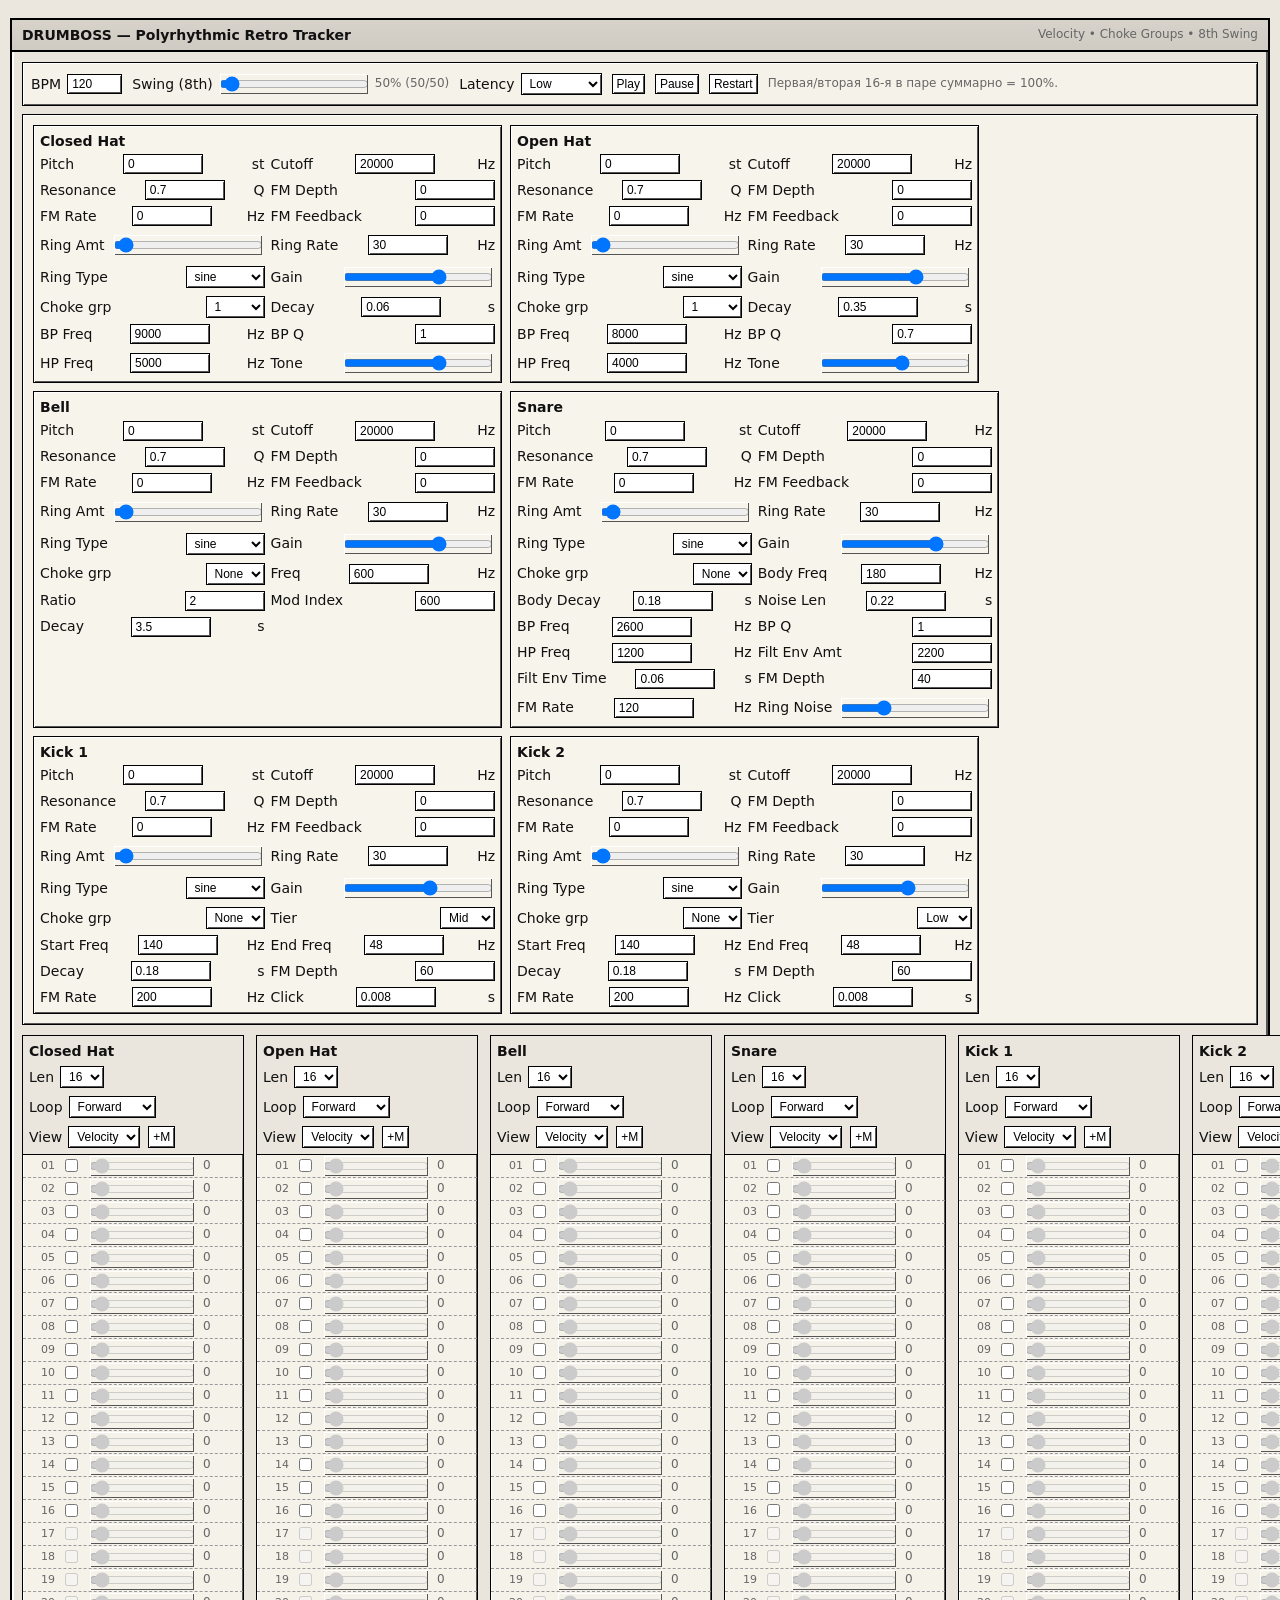
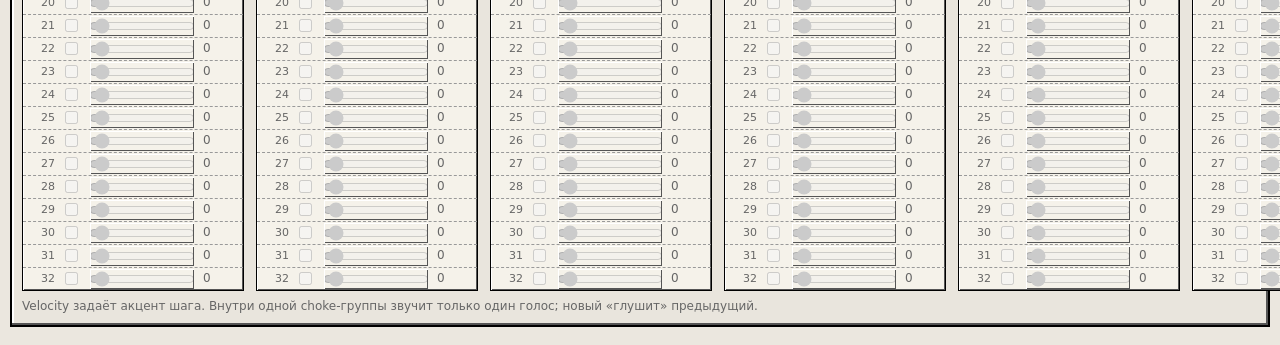
==== commit 93921e0b: "feat: Implement per-step parameter modulation This commit introduces a comprehensive parameter modul" ====
--- a/drumboss.html
+++ b/drumboss.html
@@ -53,6 +53,13 @@
   .grid2{display:grid;grid-template-columns:1fr 1fr;gap:6px;}
   .grid2 label{justify-content:space-between;}
   input[type="range"].wide{width:140px;}
+  .card.selectable-param {
+    outline: 2px dashed var(--hilite2);
+    cursor: pointer;
+  }
+  .card.selectable-param .grid2 label:hover {
+    background: var(--hilite);
+  }
 </style>
 </head>
 <body>
@@ -149,13 +156,53 @@
     nextTime:0,
     swingFirst:true, // первая 16‑я в паре
     // Pattern: velocity per step (0..1). 0 = off
-    pattern:Array(32).fill(0),
+    modulations: {
+      velocity: Array(32).fill(0)
+    },
+    // UI state for modulation
+    isModSelectionMode: false,
+    currentModulationView: 'velocity',
     // Instrument params + channel params + choke group
     params: instrumentDefaults(t)
   }));
 
   // Lazy noise buffer
   let noiseBuffer = null;
+
+  const paramInfo = {
+    pitchSemis: { min: -24, max: 24, default: 0 },
+    cutoff: { min: 200, max: 20000, default: 20000 },
+    resonance: { min: 0.1, max: 12, default: 0.7 },
+    fmDepthG: { min: 0, max: 800, default: 0 },
+    fmRateG: { min: 0, max: 2000, default: 0 },
+    fmFeedback: { min: 0, max: 800, default: 0 },
+    rmAmt: { min: 0, max: 1, default: 0 },
+    rmRate: { min: 0.1, max: 2000, default: 30 },
+    gain: { min: 0, max: 1.5, default: 1.0 },
+    // Hat
+    decay: { min: 0.01, max: 2.0, default: 0.5 },
+    bpFreq: { min: 1000, max: 15000, default: 8000 },
+    bpQ: { min: 0.1, max: 10, default: 1.0 },
+    hpFreq: { min: 1000, max: 15000, default: 5000 },
+    tone: { min: 0.1, max: 1.0, default: 0.7 },
+    // Bell
+    freq: { min: 100, max: 2000, default: 600 },
+    ratio: { min: 0.1, max: 5, default: 2 },
+    modIndex: { min: 10, max: 2000, default: 600 },
+    // Snare
+    bodyFreq: { min: 50, max: 500, default: 180 },
+    bodyDecay: { min: 0.01, max: 1.0, default: 0.18 },
+    noiseLen: { min: 0.01, max: 1.0, default: 0.22 },
+    filtEnvAmt: { min: 0, max: 5000, default: 2200 },
+    filtEnvTime: { min: 0.01, max: 0.5, default: 0.06 },
+    fmDepth: { min: 0, max: 200, default: 40 },
+    fmRate: { min: 0, max: 500, default: 120 },
+    ringNoiseAmt: { min: 0, max: 1, default: 0.25 },
+    // Kick
+    startFreq: { min: 20, max: 500, default: 140 },
+    endFreq: { min: 20, max: 200, default: 48 },
+    click: { min: 0, max: 0.1, default: 0.008 },
+  };
 
   function instrumentDefaults(t){
     const generic = {
@@ -216,6 +263,35 @@
   swingInput.addEventListener('input', updateSwingLabel);
   updateSwingLabel();
 
+  function handleModParamSelect(paramKey) {
+    const modTrack = tracks.find(t => t.isModSelectionMode);
+    if (!modTrack) return;
+
+    // Exit selection mode
+    modTrack.isModSelectionMode = false;
+    const trackUI = grid.querySelector(`.track[data-track="${modTrack.id}"]`);
+    const addModBtn = trackUI.querySelector('button'); // A bit fragile, might need a class
+    addModBtn.style.outline = '';
+    document.querySelectorAll('.card').forEach(c => c.classList.remove('selectable-param'));
+
+    // Add new modulation if it doesn't exist
+    if (!modTrack.modulations[paramKey]) {
+      const info = paramInfo[paramKey];
+      const baseValue = modTrack.params[paramKey] ?? info.default;
+      const defaultValue = (baseValue - info.min) / (info.max - info.min);
+      modTrack.modulations[paramKey] = Array(32).fill(defaultValue);
+
+      // Update the track's UI
+      modTrack.currentModulationView = paramKey;
+      const el = grid.querySelector(`.track[data-track="${modTrack.id}"]`);
+      if (el) {
+        // Re-render the whole track UI to update dropdown and grid
+        const newEl = buildTrackUI(modTrack);
+        el.parentNode.replaceChild(newEl, el);
+      }
+    }
+  }
+
   // Build top per-track quick controls (+ choke group)
   function buildTopCard(track){
     const card = document.createElement('div');
@@ -233,6 +309,7 @@
       wrap.appendChild(input);
       if (unit){ const u = document.createElement('span'); u.textContent = unit; wrap.appendChild(u); }
       grid2.appendChild(wrap);
+      wrap.addEventListener('click', () => handleModParamSelect(key));
       return input;
     };
     const addRange = (label, key, min, max, step, wide=false) => {
@@ -241,7 +318,9 @@
       rng.min=min; rng.max=max; rng.step=step; rng.value=track.params[key];
       if (wide) rng.classList.add('wide');
       rng.addEventListener('input', ()=> track.params[key]=parseFloat(rng.value));
-      wrap.appendChild(rng); grid2.appendChild(wrap); return rng;
+      wrap.appendChild(rng); grid2.appendChild(wrap);
+      wrap.addEventListener('click', () => handleModParamSelect(key));
+      return rng;
     };
 
     addNum('Pitch','pitchSemis',-24,24,1,'st');
@@ -367,47 +446,103 @@
     loopSel.addEventListener('change', ()=> track.loopMode = loopSel.value);
     loopLabel.appendChild(loopSel); ctlRow.appendChild(loopLabel);
 
+    const modLabel = document.createElement('label'); modLabel.textContent = 'View';
+    const modSel = document.createElement('select');
+    for (const modName in track.modulations) {
+      const opt = document.createElement('option');
+      opt.value = modName;
+      opt.textContent = modName.charAt(0).toUpperCase() + modName.slice(1);
+      if (modName === track.currentModulationView) opt.selected = true;
+      modSel.appendChild(opt);
+    }
+    modSel.addEventListener('change', () => {
+      track.currentModulationView = modSel.value;
+      updateTrackGrid(el, track);
+    });
+    modLabel.appendChild(modSel); ctlRow.appendChild(modLabel);
+
+    const addModBtn = document.createElement('button');
+    addModBtn.textContent = '+M';
+    addModBtn.addEventListener('click', () => {
+      track.isModSelectionMode = !track.isModSelectionMode;
+      addModBtn.style.outline = track.isModSelectionMode ? '2px solid var(--hilite2)' : '';
+      document.querySelectorAll('.card').forEach(c => {
+        if (track.isModSelectionMode) {
+          c.classList.add('selectable-param');
+        } else {
+          c.classList.remove('selectable-param');
+        }
+      });
+    });
+    ctlRow.appendChild(addModBtn);
+
     head.appendChild(ctlRow);
     el.appendChild(head);
 
-    for (let r=0;r<32;r++){
-      const row = document.createElement('div'); row.className='row'; row.dataset.row=r;
-      const idx = document.createElement('div'); idx.className='idx'; idx.textContent=(r+1).toString().padStart(2,'0');
-      const cellOn = document.createElement('div'); cellOn.className='cell';
-      const cb = document.createElement('input'); cb.type='checkbox'; cb.checked = (track.pattern[r] > 0);
-      cellOn.appendChild(cb);
-
-      const velCell = document.createElement('div'); velCell.className='cell';
-      const rng = document.createElement('input'); rng.type='range'; rng.min='0'; rng.max='1'; rng.step='0.01';
-      rng.value = track.pattern[r] || 0;
-      rng.className='vel';
-      if (!cb.checked) rng.disabled = true;
-      velCell.appendChild(rng);
-
-      const velNum = document.createElement('div'); velNum.className='cell small';
-      const lbl = document.createElement('span');
-      lbl.textContent = Math.round((track.pattern[r]||0)*100).toString();
-      velNum.appendChild(lbl);
-
-      cb.addEventListener('change', ()=>{
-        if (cb.checked){
-          if (track.pattern[r] <= 0) { track.pattern[r] = 0.8; rng.value = 0.8; lbl.textContent='80'; }
-          rng.disabled = false;
-        } else {
-          track.pattern[r] = 0; rng.value = 0; rng.disabled = true; lbl.textContent='0';
-        }
-      });
-      rng.addEventListener('input', ()=>{
-        const v = parseFloat(rng.value);
-        track.pattern[r] = v;
-        lbl.textContent = Math.round(v*100).toString();
-        cb.checked = v > 0;
-        if (v === 0) rng.disabled = true;
-      });
-
-      row.appendChild(idx); row.appendChild(cellOn); row.appendChild(velCell); row.appendChild(velNum);
-      el.appendChild(row);
-    }
+    const gridContent = document.createElement('div');
+    el.appendChild(gridContent);
+
+    function updateTrackGrid() {
+      gridContent.innerHTML = ''; // Clear previous grid
+      const currentMod = track.currentModulationView;
+      const modData = track.modulations[currentMod];
+
+      for (let r=0;r<32;r++){
+        const row = document.createElement('div'); row.className='row'; row.dataset.row=r;
+        const idx = document.createElement('div'); idx.className='idx'; idx.textContent=(r+1).toString().padStart(2,'0');
+        const cellOn = document.createElement('div'); cellOn.className='cell';
+        const cb = document.createElement('input'); cb.type='checkbox';
+        cb.checked = (track.modulations.velocity[r] > 0);
+        cellOn.appendChild(cb);
+
+        const velCell = document.createElement('div'); velCell.className='cell';
+        const rng = document.createElement('input'); rng.type='range'; rng.min='0'; rng.max='1'; rng.step='0.01';
+        rng.value = modData[r] || 0;
+        rng.className='vel';
+        rng.disabled = !cb.checked;
+        velCell.appendChild(rng);
+
+        const velNum = document.createElement('div'); velNum.className='cell small';
+        const lbl = document.createElement('span');
+        lbl.textContent = Math.round((modData[r]||0)*100).toString();
+        velNum.appendChild(lbl);
+
+        cb.addEventListener('change', ()=>{
+          rng.disabled = !cb.checked;
+          if (cb.checked) {
+            if (track.modulations.velocity[r] <= 0) {
+              track.modulations.velocity[r] = 0.8;
+              if (currentMod === 'velocity') {
+                rng.value = 0.8;
+                lbl.textContent = '80';
+              }
+            }
+          } else {
+            track.modulations.velocity[r] = 0;
+            if (currentMod === 'velocity') {
+              rng.value = 0;
+              lbl.textContent = '0';
+            }
+          }
+        });
+        rng.addEventListener('input', ()=>{
+          const v = parseFloat(rng.value);
+          modData[r] = v;
+          lbl.textContent = Math.round(v*100).toString();
+        });
+
+        row.appendChild(idx); row.appendChild(cellOn); row.appendChild(velCell); row.appendChild(velNum);
+        gridContent.appendChild(row);
+      }
+      updateDisabled();
+    }
+
+    modSel.addEventListener('change', () => {
+      track.currentModulationView = modSel.value;
+      updateTrackGrid();
+    });
+
+    updateTrackGrid();
 
     function updateDisabled(){
       const rows = el.querySelectorAll('.row');
@@ -416,7 +551,7 @@
         const rng = row.querySelector('input[type="range"]');
         const dis = (idx>=track.patternLen);
         cb.disabled = dis;
-        rng.disabled = dis || !(track.pattern[idx] > 0);
+        rng.disabled = dis || !(track.modulations.velocity[idx] > 0);
       });
     }
     updateDisabled();
@@ -439,7 +574,7 @@
         const rng = row.querySelector('input[type="range"]');
         const dis = (idx>=track.patternLen);
         if (cb) cb.disabled = dis;
-        if (rng) rng.disabled = dis || !(track.pattern[idx] > 0);
+        if (rng) rng.disabled = dis || !(track.modulations.velocity[idx] > 0);
       });
     });
   }
@@ -492,7 +627,7 @@
       while (track.nextTime <= horizon){
         const idx = track.stepIndex;
         if (idx < track.patternLen){
-          const vel = Math.max(0, Math.min(1, track.pattern[idx]||0));
+          const vel = Math.max(0, Math.min(1, track.modulations.velocity[idx]||0));
           if (vel > 0){
             events.push({ when: track.nextTime, track, vel, group: track.params.chokeGroup||0 });
           }
@@ -655,8 +790,25 @@
     return {depth, rate, feedback};
   }
 
+  function applyModulations(track) {
+    const modulatedParams = { ...track.params };
+    const step = track.stepIndex;
+    for (const paramName in track.modulations) {
+      if (paramName === 'velocity') continue;
+      const modValue = track.modulations[paramName][step];
+      if (modValue === undefined || modValue === null) continue;
+
+      const info = paramInfo[paramName];
+      if (info) {
+        const scaledValue = info.min + modValue * (info.max - info.min);
+        modulatedParams[paramName] = scaledValue;
+      }
+    }
+    return modulatedParams;
+  }
+
   function playHat(track, when, isOpen, vel){
-    const p = track.params;
+    const p = applyModulations(track);
     const bus = audioCtx.createGain();
 
     const src = audioCtx.createBufferSource();
@@ -684,7 +836,7 @@
   }
 
   function playBell(track, when, vel){
-    const p = track.params;
+    const p = applyModulations(track);
     const mul = pitchMul(track);
     const dur = Math.min(p.decay, 6.0);
     const bus = audioCtx.createGain();
@@ -728,7 +880,7 @@
   }
 
   function playSnare(track, when, vel){
-    const p = track.params;
+    const p = applyModulations(track);
     const mul = pitchMul(track);
     const bus = audioCtx.createGain();
 
@@ -785,7 +937,7 @@
   }
 
   function playKick(track, when, vel){
-    const p = track.params;
+    const p = applyModulations(track);
     const mul = pitchMul(track);
     const bus = audioCtx.createGain();
 
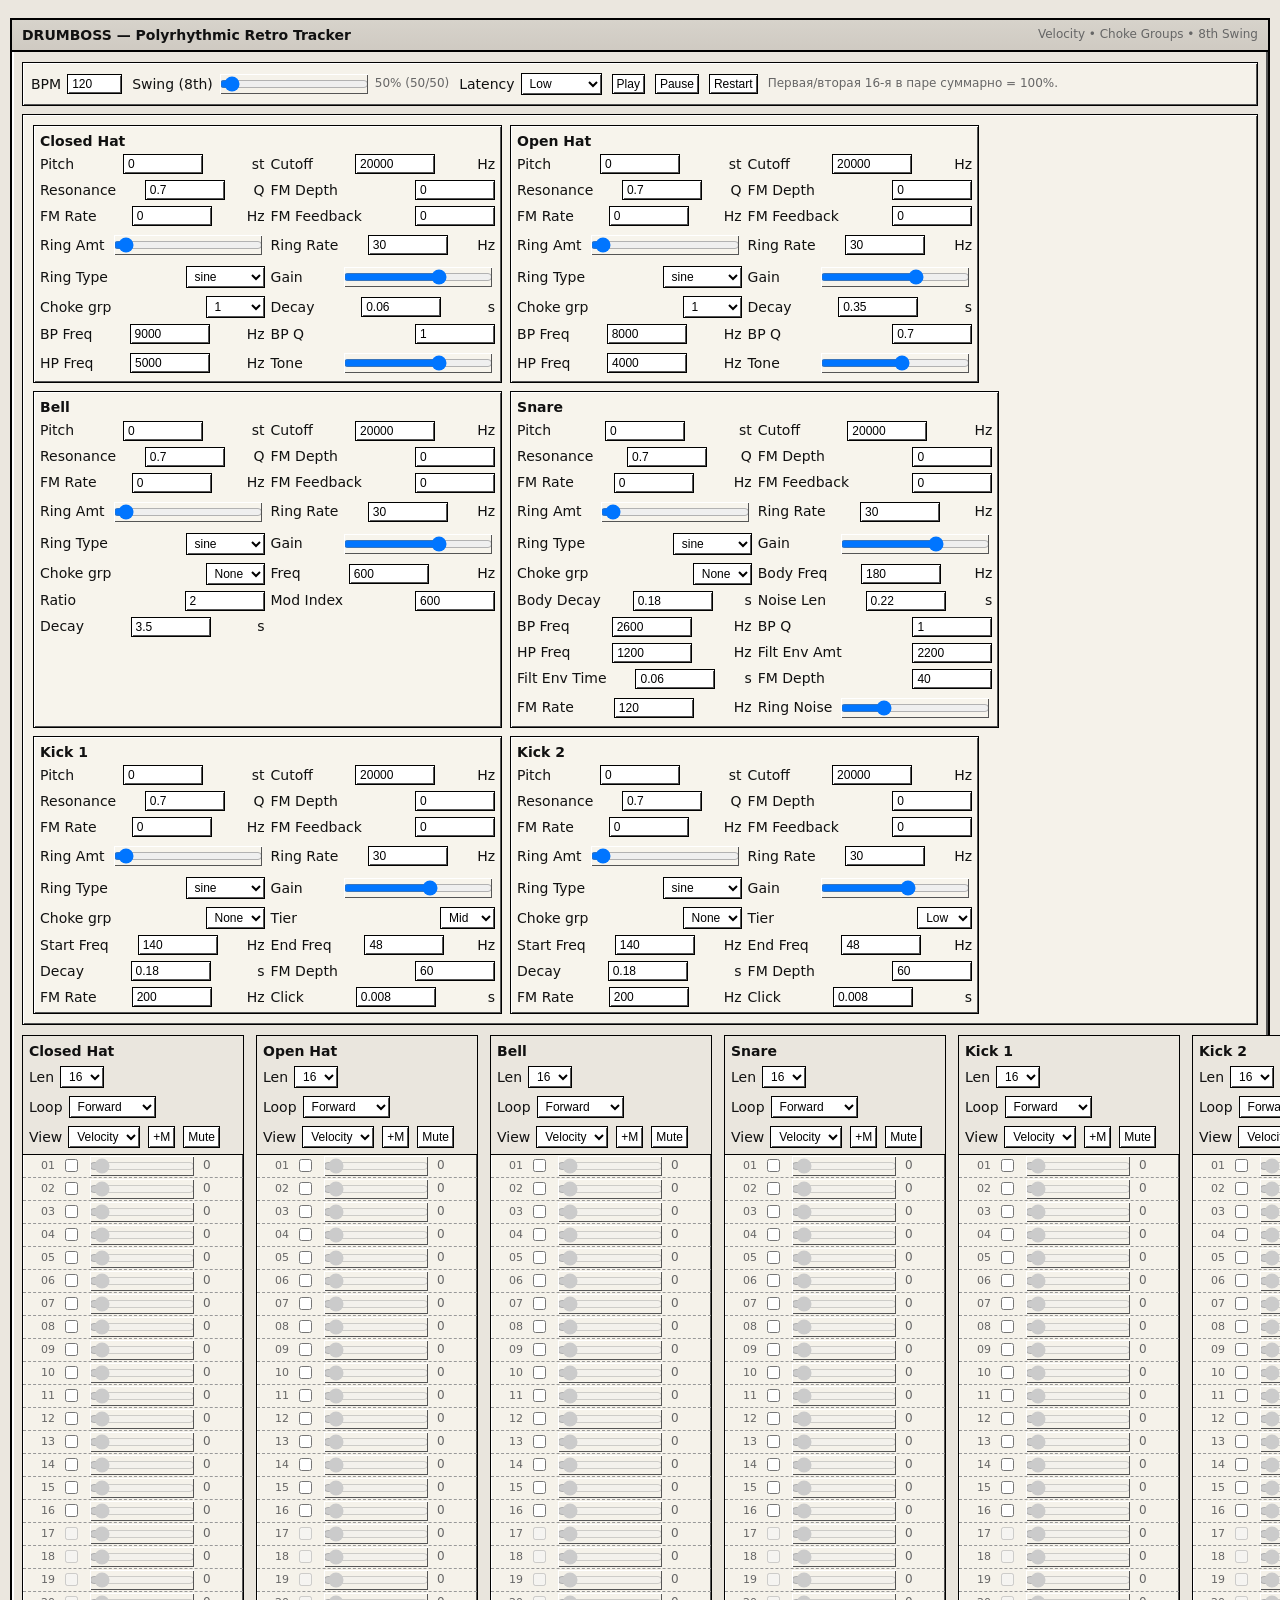
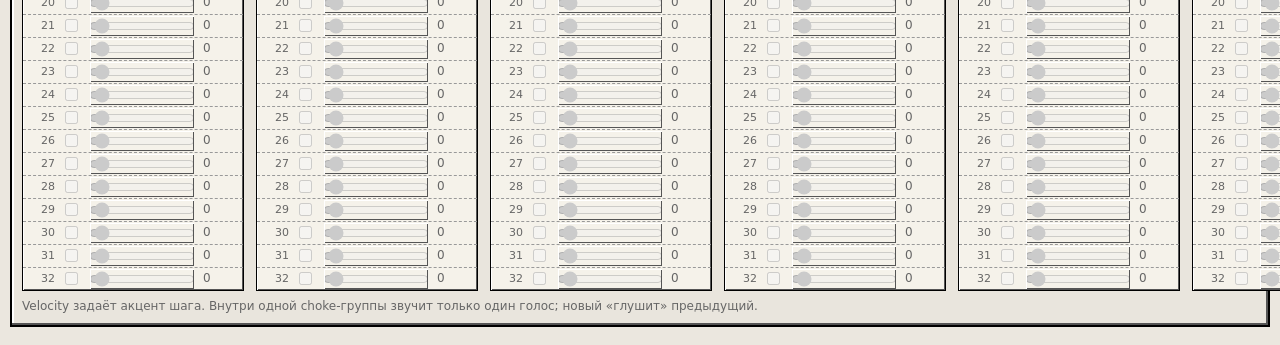
==== commit 9a19af35: "feat: Add mute buttons for each track This commit introduces a 'Mute' button for each instrument tra" ====
--- a/drumboss.html
+++ b/drumboss.html
@@ -162,6 +162,7 @@
     // UI state for modulation
     isModSelectionMode: false,
     currentModulationView: 'velocity',
+    isMuted: false,
     // Instrument params + channel params + choke group
     params: instrumentDefaults(t)
   }));
@@ -476,6 +477,15 @@
     });
     ctlRow.appendChild(addModBtn);
 
+    const muteBtn = document.createElement('button');
+    muteBtn.textContent = 'Mute';
+    muteBtn.style.backgroundColor = track.isMuted ? 'var(--hilite2)' : '';
+    muteBtn.addEventListener('click', () => {
+      track.isMuted = !track.isMuted;
+      muteBtn.style.backgroundColor = track.isMuted ? 'var(--hilite2)' : '';
+    });
+    ctlRow.appendChild(muteBtn);
+
     head.appendChild(ctlRow);
     el.appendChild(head);
 
@@ -626,10 +636,10 @@
     tracks.forEach(track=>{
       while (track.nextTime <= horizon){
         const idx = track.stepIndex;
-        if (idx < track.patternLen){
+        if (idx < track.patternLen && !track.isMuted){
           const vel = Math.max(0, Math.min(1, track.modulations.velocity[idx]||0));
           if (vel > 0){
-            events.push({ when: track.nextTime, track, vel, group: track.params.chokeGroup||0 });
+            events.push({ when: track.nextTime, track, vel, group: track.params.chokeGroup||0, stepIndex: idx });
           }
         }
         advanceStep(track);
@@ -678,7 +688,7 @@
     // Schedule accepted events with real-time choke of active tails
     accepted.forEach(e=>{
       if (e.group>0) chokeActive(e.group, e.when);
-      const voice = trigger(e.track, e.when, e.vel);
+      const voice = trigger(e.track, e.when, e.vel, e.stepIndex);
       if (e.group>0 && voice){
         voice.group = e.group;
         let arr = activeByGroup.get(e.group) || [];
@@ -739,19 +749,19 @@
   }
 
   // Trigger router: returns voice object (with gate + stopAt) for choke
-  function trigger(track, when, velocity=1){
+  function trigger(track, when, velocity=1, stepIndex){
     switch(track.type){
-      case 'hatC': return playHat(track, when, false, velocity);
-      case 'hatO': return playHat(track, when, true,  velocity);
-      case 'bell': return playBell(track, when, velocity);
-      case 'snare':return playSnare(track, when, velocity);
-      case 'kick': return playKick(track, when, velocity);
+      case 'hatC': return playHat(track, when, false, velocity, stepIndex);
+      case 'hatO': return playHat(track, when, true,  velocity, stepIndex);
+      case 'bell': return playBell(track, when, velocity, stepIndex);
+      case 'snare':return playSnare(track, when, velocity, stepIndex);
+      case 'kick': return playKick(track, when, velocity, stepIndex);
     }
   }
 
   // Channel FX: post lowpass + optional ring mod to out gain
-  function channelFX(track, when, stopAt){
-    const p = track.params;
+  function channelFX(params, when, stopAt){
+    const p = params;
     const lpf = audioCtx.createBiquadFilter();
     lpf.type='lowpass';
     lpf.frequency.setValueAtTime(Math.max(50, p.cutoff||20000), when);
@@ -777,22 +787,22 @@
     return { in:lpf, out };
   }
 
-  function pitchMul(track){
-    const semis = track.params.pitchSemis||0;
+  function pitchMul(params){
+    const semis = params.pitchSemis||0;
     return Math.pow(2, semis/12);
   }
 
-  function effectiveFM(track, fallbackDepth=0, fallbackRate=0){
-    const p = track.params;
+  function effectiveFM(params, fallbackDepth=0, fallbackRate=0){
+    const p = params;
     const depth = (p.fmDepthG && p.fmDepthG>0) ? p.fmDepthG : (p.fmDepth || fallbackDepth);
     const rate  = (p.fmRateG  && p.fmRateG>0)  ? p.fmRateG  : (p.fmRate  || fallbackRate);
     const feedback = p.fmFeedback || 0;
     return {depth, rate, feedback};
   }
 
-  function applyModulations(track) {
+  function applyModulations(track, stepIndex) {
     const modulatedParams = { ...track.params };
-    const step = track.stepIndex;
+    const step = stepIndex;
     for (const paramName in track.modulations) {
       if (paramName === 'velocity') continue;
       const modValue = track.modulations[paramName][step];
@@ -807,8 +817,8 @@
     return modulatedParams;
   }
 
-  function playHat(track, when, isOpen, vel){
-    const p = applyModulations(track);
+  function playHat(track, when, isOpen, vel, stepIndex){
+    const p = applyModulations(track, stepIndex);
     const bus = audioCtx.createGain();
 
     const src = audioCtx.createBufferSource();
@@ -826,7 +836,7 @@
     src.connect(bp).connect(hp).connect(amp).connect(bus);
 
     const stopAt = when + decay + 0.1;
-    const fx = channelFX(track, when, stopAt);
+    const fx = channelFX(p, when, stopAt);
     const voice = createVoiceGate(when, stopAt);
     bus.connect(voice.gate).connect(fx.in);
 
@@ -835,9 +845,9 @@
     return voice;
   }
 
-  function playBell(track, when, vel){
-    const p = applyModulations(track);
-    const mul = pitchMul(track);
+  function playBell(track, when, vel, stepIndex){
+    const p = applyModulations(track, stepIndex);
+    const mul = pitchMul(p);
     const dur = Math.min(p.decay, 6.0);
     const bus = audioCtx.createGain();
 
@@ -848,7 +858,7 @@
     car.type='sine';
     car.frequency.setValueAtTime(p.freq*mul, when);
 
-    const {depth, rate, feedback} = effectiveFM(track, p.modIndex, p.freq * p.ratio);
+    const {depth, rate, feedback} = effectiveFM(p, p.modIndex, p.freq * p.ratio);
     mod.type='sine';
     const modFreq = (p.freq*mul) * p.ratio;
     mod.frequency.setValueAtTime(rate>0 ? rate : modFreq, when);
@@ -869,7 +879,7 @@
     car.connect(out).connect(bus);
 
     const stopAt = when + dur + 0.05;
-    const fx = channelFX(track, when, stopAt);
+    const fx = channelFX(p, when, stopAt);
     const voice = createVoiceGate(when, stopAt);
     bus.connect(voice.gate).connect(fx.in);
 
@@ -879,9 +889,9 @@
     return voice;
   }
 
-  function playSnare(track, when, vel){
-    const p = applyModulations(track);
-    const mul = pitchMul(track);
+  function playSnare(track, when, vel, stepIndex){
+    const p = applyModulations(track, stepIndex);
+    const mul = pitchMul(p);
     const bus = audioCtx.createGain();
 
     const body = audioCtx.createOscillator();
@@ -890,7 +900,7 @@
 
     const fm = audioCtx.createOscillator();
     const fmGain = audioCtx.createGain();
-    const eff = effectiveFM(track, p.fmDepth, p.fmRate);
+    const eff = effectiveFM(p, p.fmDepth, p.fmRate);
     fm.type = 'sine';
     fm.frequency.setValueAtTime(Math.max(1, eff.rate), when);
     fmGain.gain.setValueAtTime(Math.max(0, eff.depth), when);
@@ -925,7 +935,7 @@
     ns.connect(bp).connect(hp).connect(nsGain).connect(bus);
 
     const stopAt = when + Math.max(p.bodyDecay, p.noiseLen) + 0.1;
-    const fx = channelFX(track, when, stopAt);
+    const fx = channelFX(p, when, stopAt);
     const voice = createVoiceGate(when, stopAt);
     bus.connect(voice.gate).connect(fx.in);
 
@@ -936,9 +946,9 @@
     return voice;
   }
 
-  function playKick(track, when, vel){
-    const p = applyModulations(track);
-    const mul = pitchMul(track);
+  function playKick(track, when, vel, stepIndex){
+    const p = applyModulations(track, stepIndex);
+    const mul = pitchMul(p);
     const bus = audioCtx.createGain();
 
     const osc = audioCtx.createOscillator(); osc.type='sine';
@@ -949,7 +959,7 @@
     osc.frequency.setValueAtTime(Math.max(20, startF), when);
     osc.frequency.exponentialRampToValueAtTime(Math.max(20, endF), when + decay);
 
-    const eff = effectiveFM(track, p.fmDepth, p.fmRate);
+    const eff = effectiveFM(p, p.fmDepth, p.fmRate);
     const fm = audioCtx.createOscillator(); fm.type='sine';
     fm.frequency.setValueAtTime(Math.max(1, eff.rate), when);
     const fmGain = audioCtx.createGain();
@@ -978,7 +988,7 @@
     osc.connect(amp).connect(out).connect(bus);
 
     const stopAt = when + Math.max(0.25, decay) + 0.05;
-    const fx = channelFX(track, when, stopAt);
+    const fx = channelFX(p, when, stopAt);
     const voice = createVoiceGate(when, stopAt);
     bus.connect(voice.gate).connect(fx.in);
 
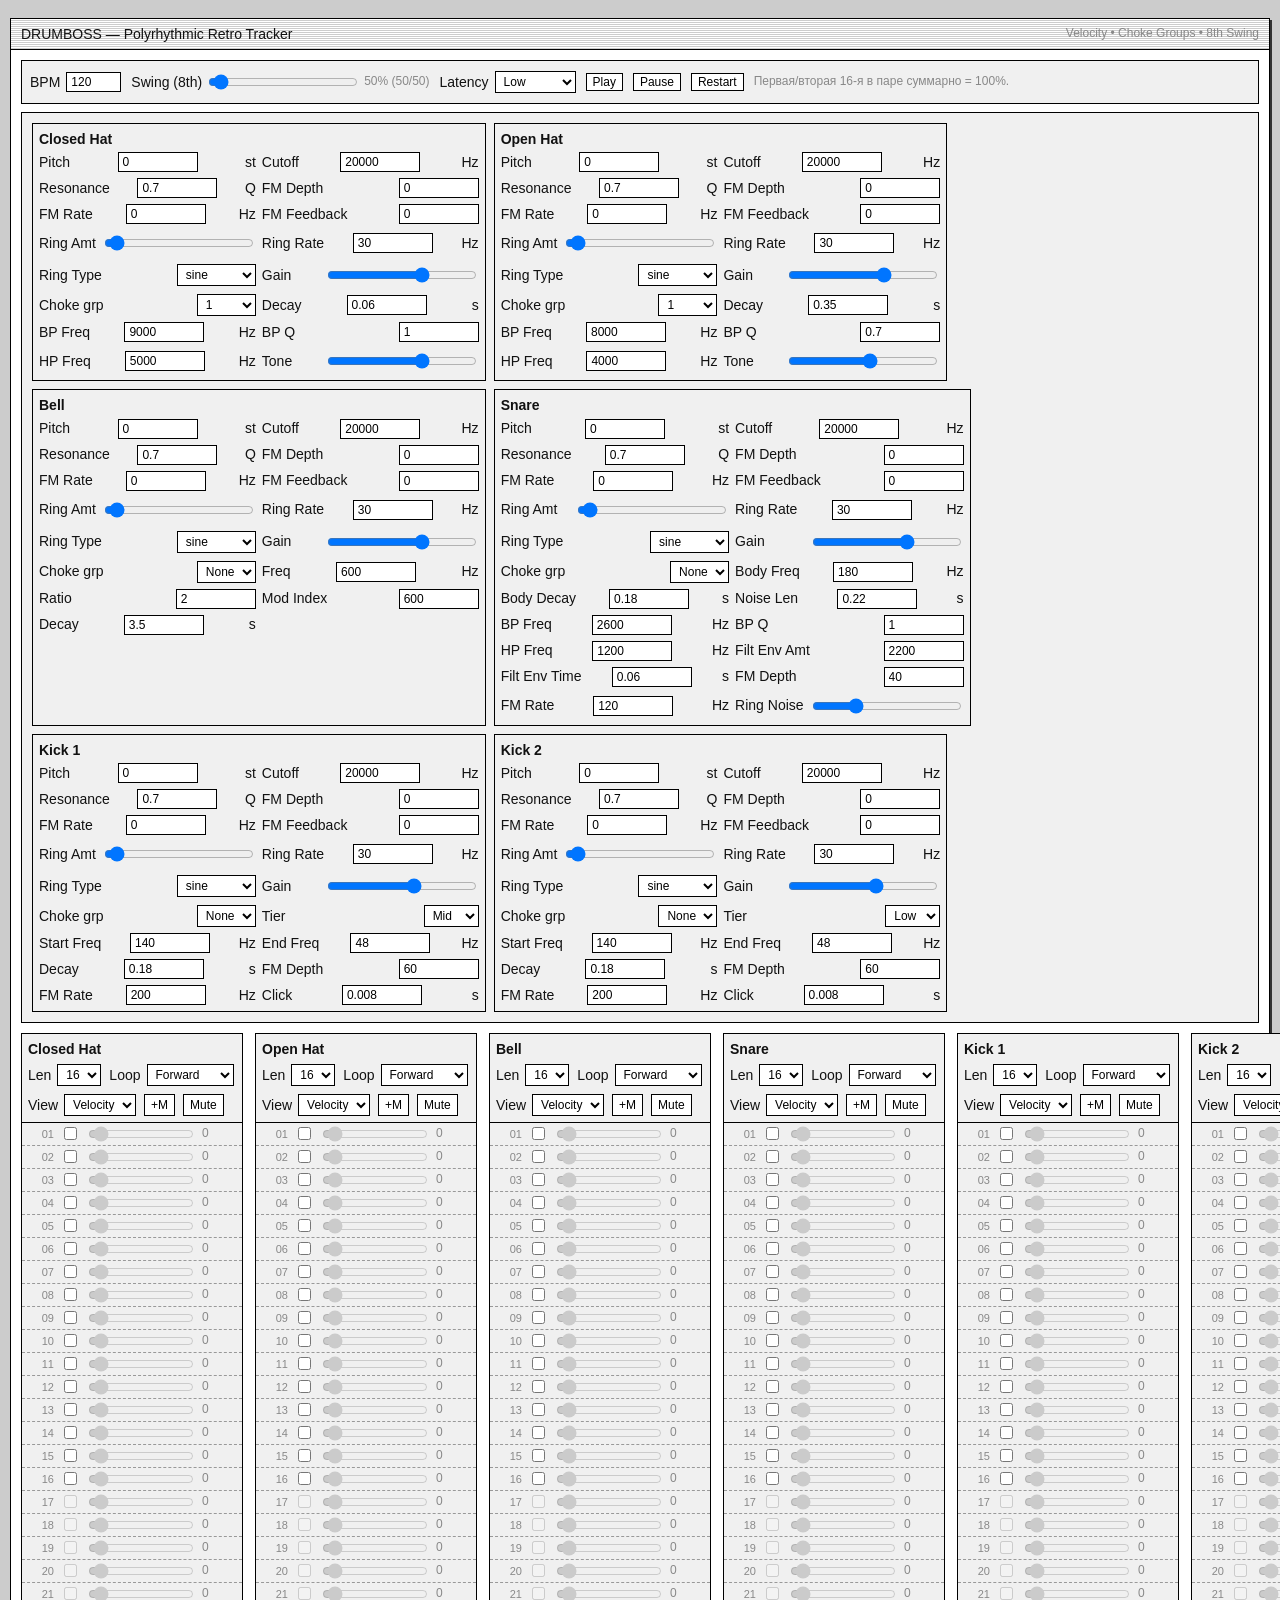
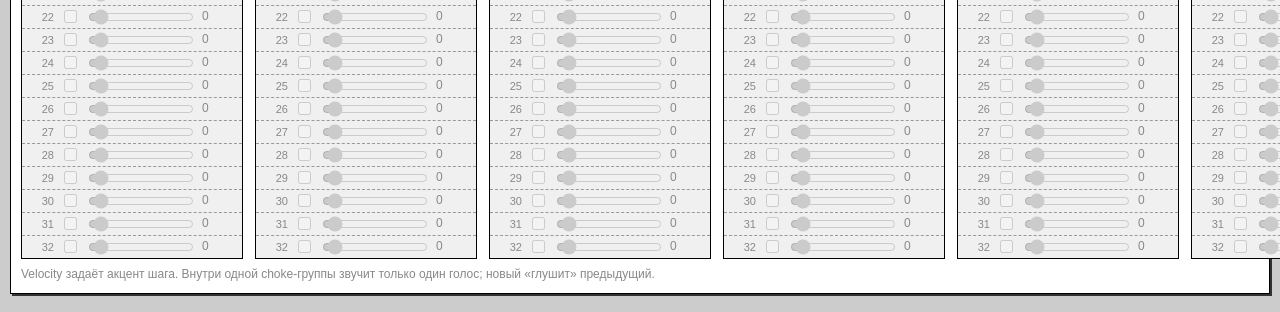
==== commit fd17bf4a: "feat(ui): Apply Mac OS System 7 theme This commit implements a complete visual overhaul of the appli" ====
--- a/drumboss.html
+++ b/drumboss.html
@@ -6,32 +6,34 @@
 <title>DRUMBOSS — Velocity, Choke Groups, 8th Swing</title>
 <style>
   :root{
-    --bg:#ebe7df; --ink:#111; --dim:#666; --line:#000;
-    --panel:#f5f2ea; --win:#e9e5dd; --hilite:#cde; --hilite2:#8ad;
+    --bg:#CCCCCC; --ink:#111; --dim:#888; --line:#000;
+    --panel:#F0F0F0; --win:#FFFFFF; --hilite:#A5D4FF; --hilite2:#81B9EF;
   }
   html,body{margin:0;padding:0;background:var(--bg);color:var(--ink);
-    font:14px/1.3 system-ui,sans-serif;}
+    font:14px/1.3 "Geneva", "Verdana", sans-serif;}
   .desktop{padding:10px;}
-  .window{background:var(--win);border:2px solid #000;
-    box-shadow:inset -2px -2px 0 #555, inset 2px 2px 0 #fff; margin:8px 0;}
-  .titlebar{background:linear-gradient(#d7d3cb,#cfcac2);border-bottom:2px solid #000;
-    padding:6px 10px;display:flex;align-items:center;gap:8px;justify-content:space-between;}
-  .title{font-weight:bold;}
+  .window{background:var(--win);border:1px solid #000;
+    box-shadow: 2px 2px 0px rgba(0,0,0,0.75); margin:8px 0;}
+  .titlebar{
+    background-image: repeating-linear-gradient(to bottom, #fff, #fff 1px, #ccc 1px, #ccc 2px);
+    border-bottom:1px solid #000;
+    padding:6px 10px;display:flex;align-items:center;gap:8px;justify-content:space-between;
+  }
+  .title{font-weight:normal;}
   .content{padding:10px;}
   .toolbar,.top-controls{
     display:flex;flex-wrap:wrap;gap:10px;align-items:center;
     background:var(--panel);padding:8px;border:1px solid #000;
-    box-shadow:inset 1px 1px 0 #fff,inset -1px -1px 0 #555;
   }
   label{display:inline-flex;align-items:center;gap:6px;}
   input[type="number"], select, button, input[type="range"]{
     border:1px solid #000;background:#fff;color:#000;padding:2px 4px;
-    box-shadow:inset 1px 1px 0 #fff, inset -1px -1px 0 #555;font-size:12px;}
-  button{cursor:pointer;}
+    box-shadow: none; font-size:12px; border-radius: 0;
+  }
+  button{cursor:pointer; border: 1px solid #000; padding: 1px 6px;}
   .grid-wrap{display:flex;gap:12px;margin-top:10px;}
-  .track{min-width:220px;background:var(--panel);border:1px solid #000;
-    box-shadow:inset 1px 1px 0 #fff, inset -1px -1px 0 #555;}
-  .track-head{padding:6px;border-bottom:1px solid #000;background:#eae6de;
+  .track{min-width:220px;background:var(--panel);border:1px solid #000;}
+  .track-head{padding:6px;border-bottom:1px solid #000;background:var(--panel);
     display:flex;flex-direction:column;gap:6px;}
   .track-name{font-weight:bold;}
   .row{display:grid;grid-template-columns:28px 20px 1fr 36px;align-items:center;
@@ -46,8 +48,8 @@
   .top-controls{margin:8px 0;}
   .strip{display:flex;gap:8px;flex-wrap:wrap;padding:2px;}
   .card{
-    min-width:420px;background:#f7f4ec;border:1px solid #000;
-    box-shadow:inset 1px 1px 0 #fff, inset -1px -1px 0 #555; padding:6px;
+    min-width:420px;background:var(--panel);border:1px solid #000;
+    padding:6px;
   }
   .card .name{font-weight:bold;margin-bottom:4px;}
   .grid2{display:grid;grid-template-columns:1fr 1fr;gap:6px;}
